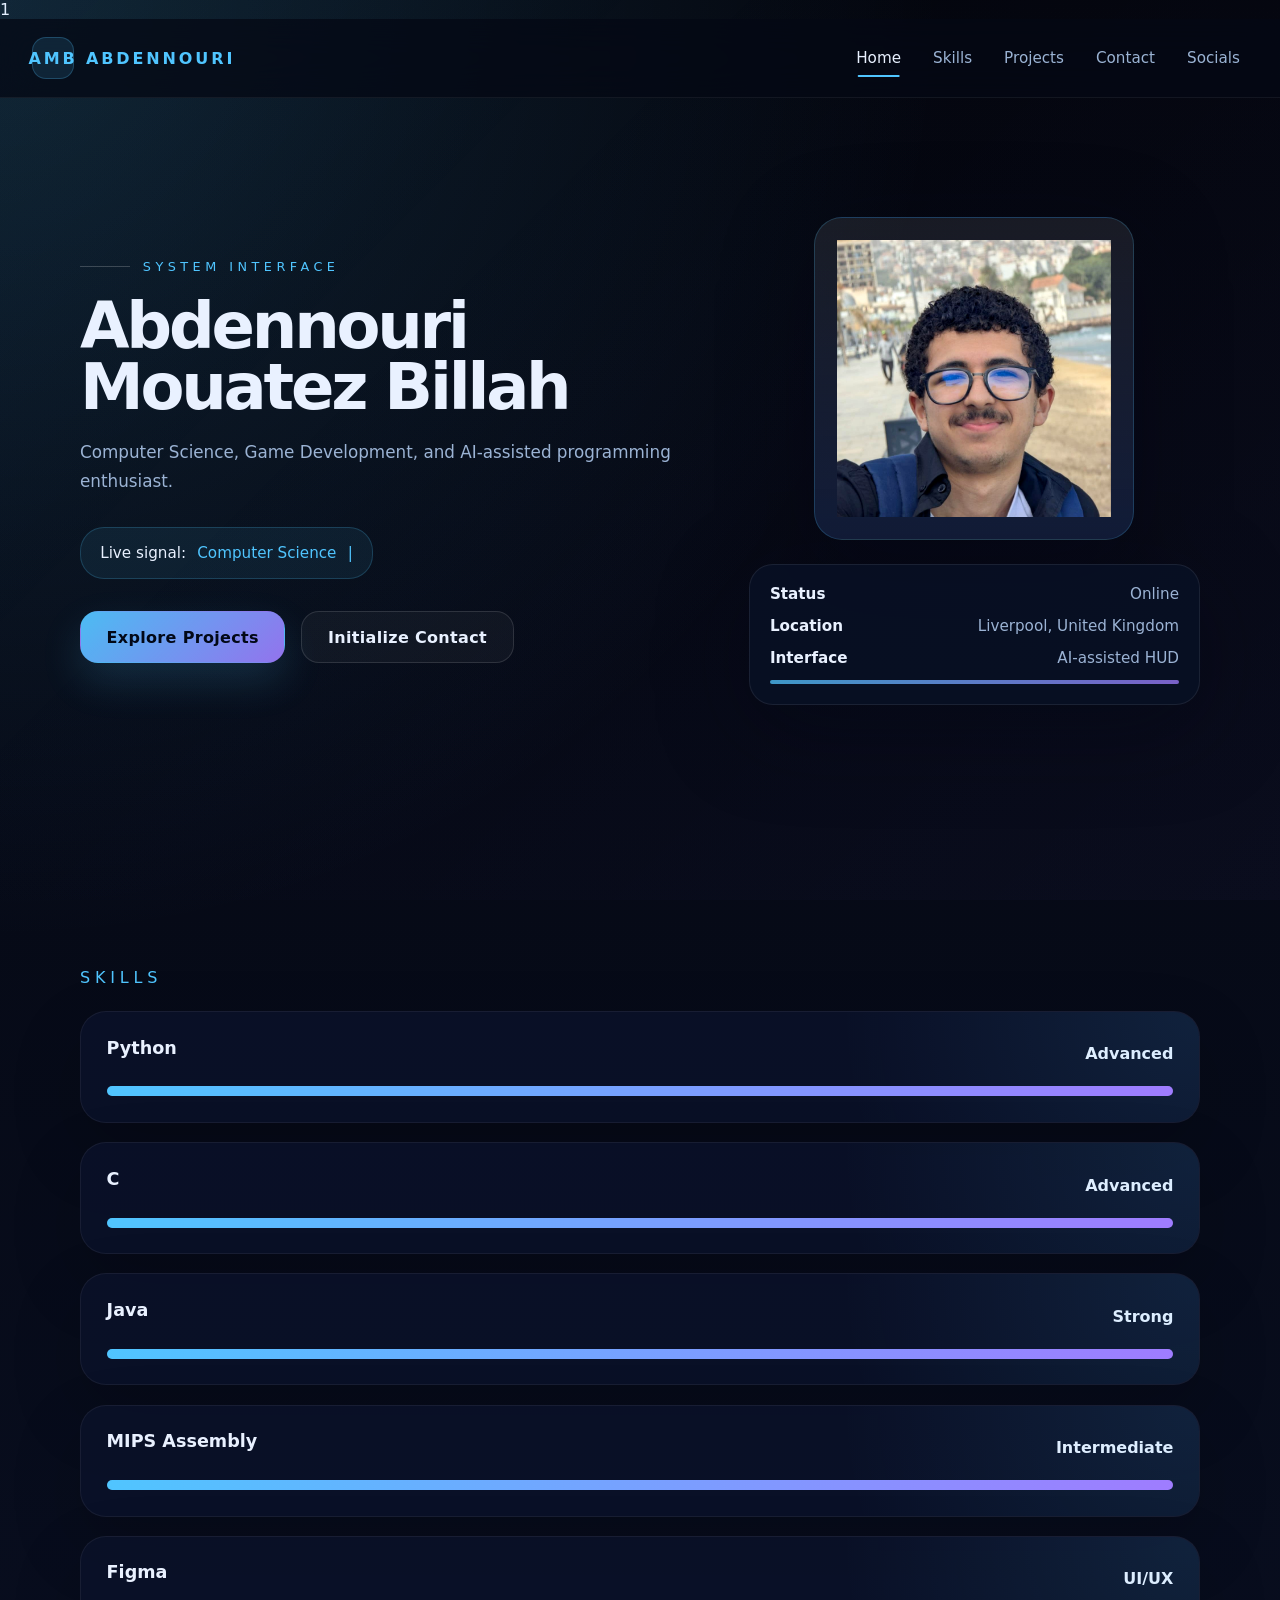
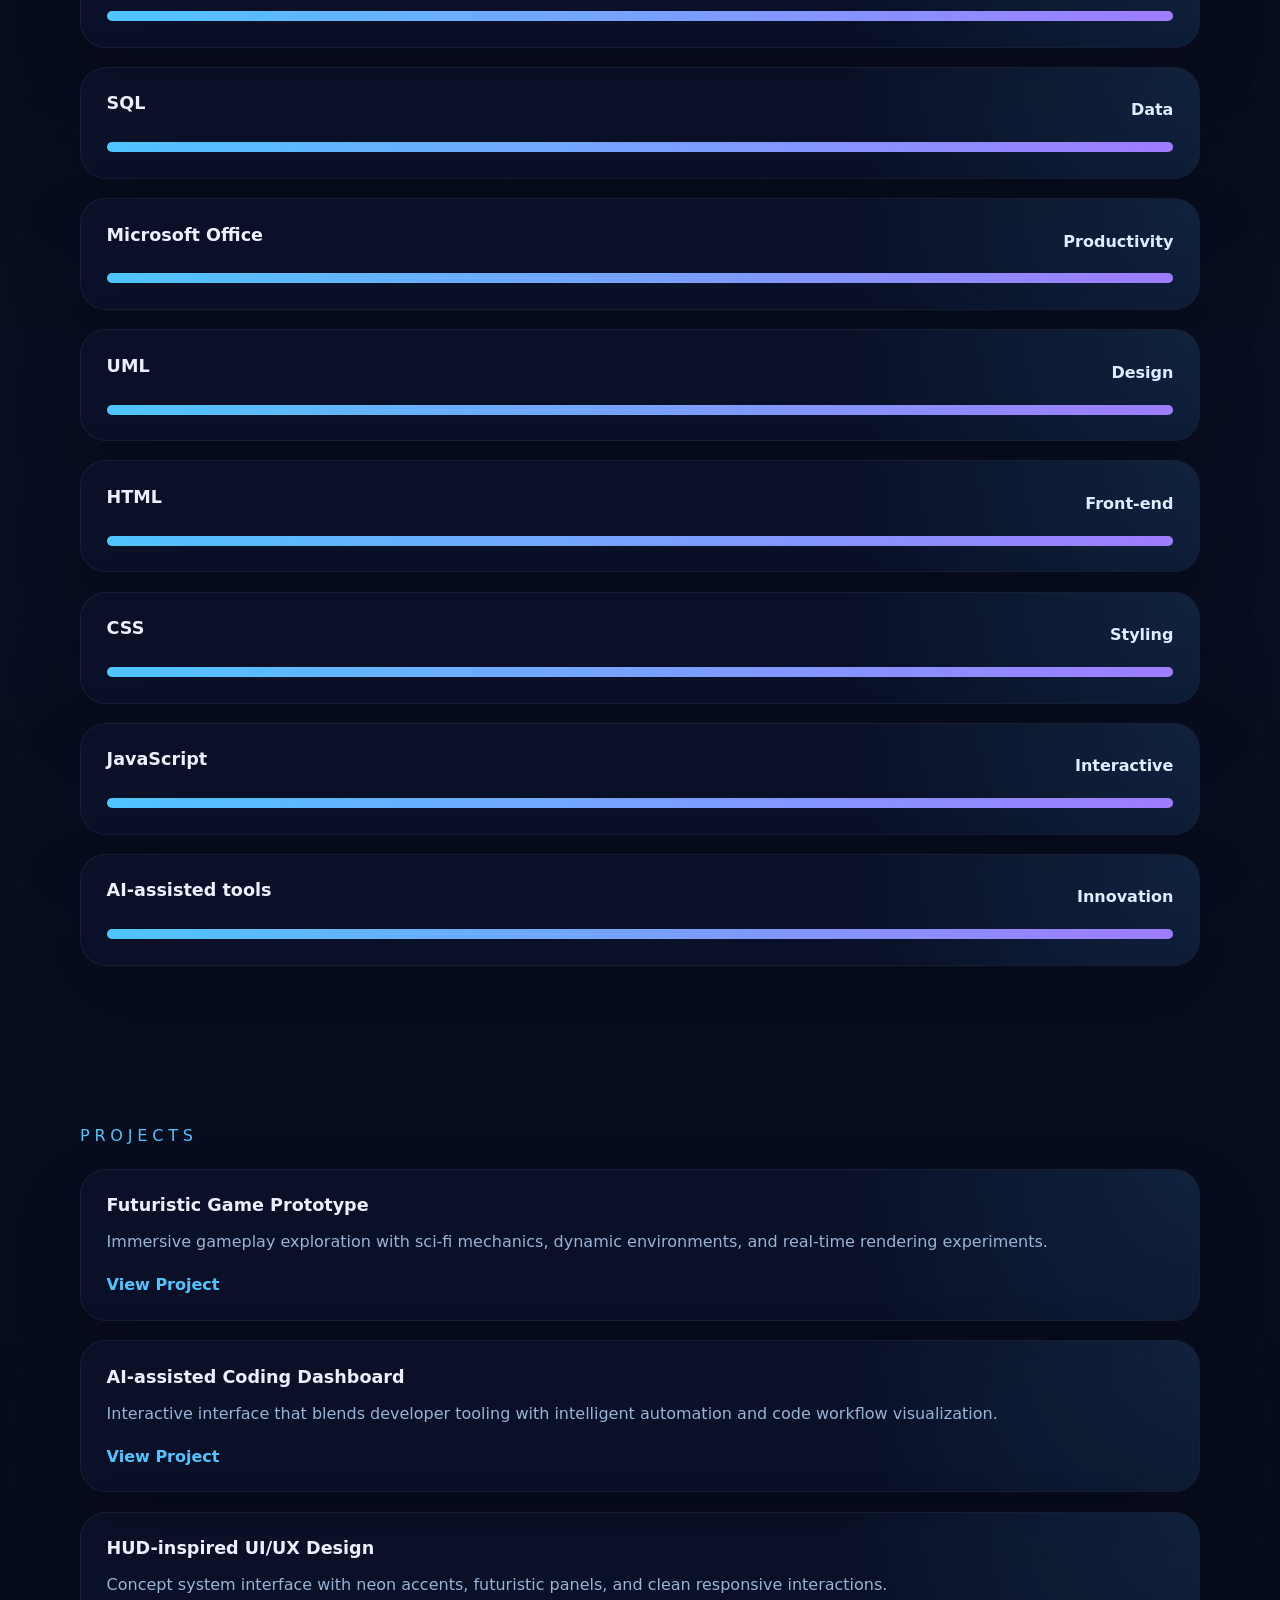
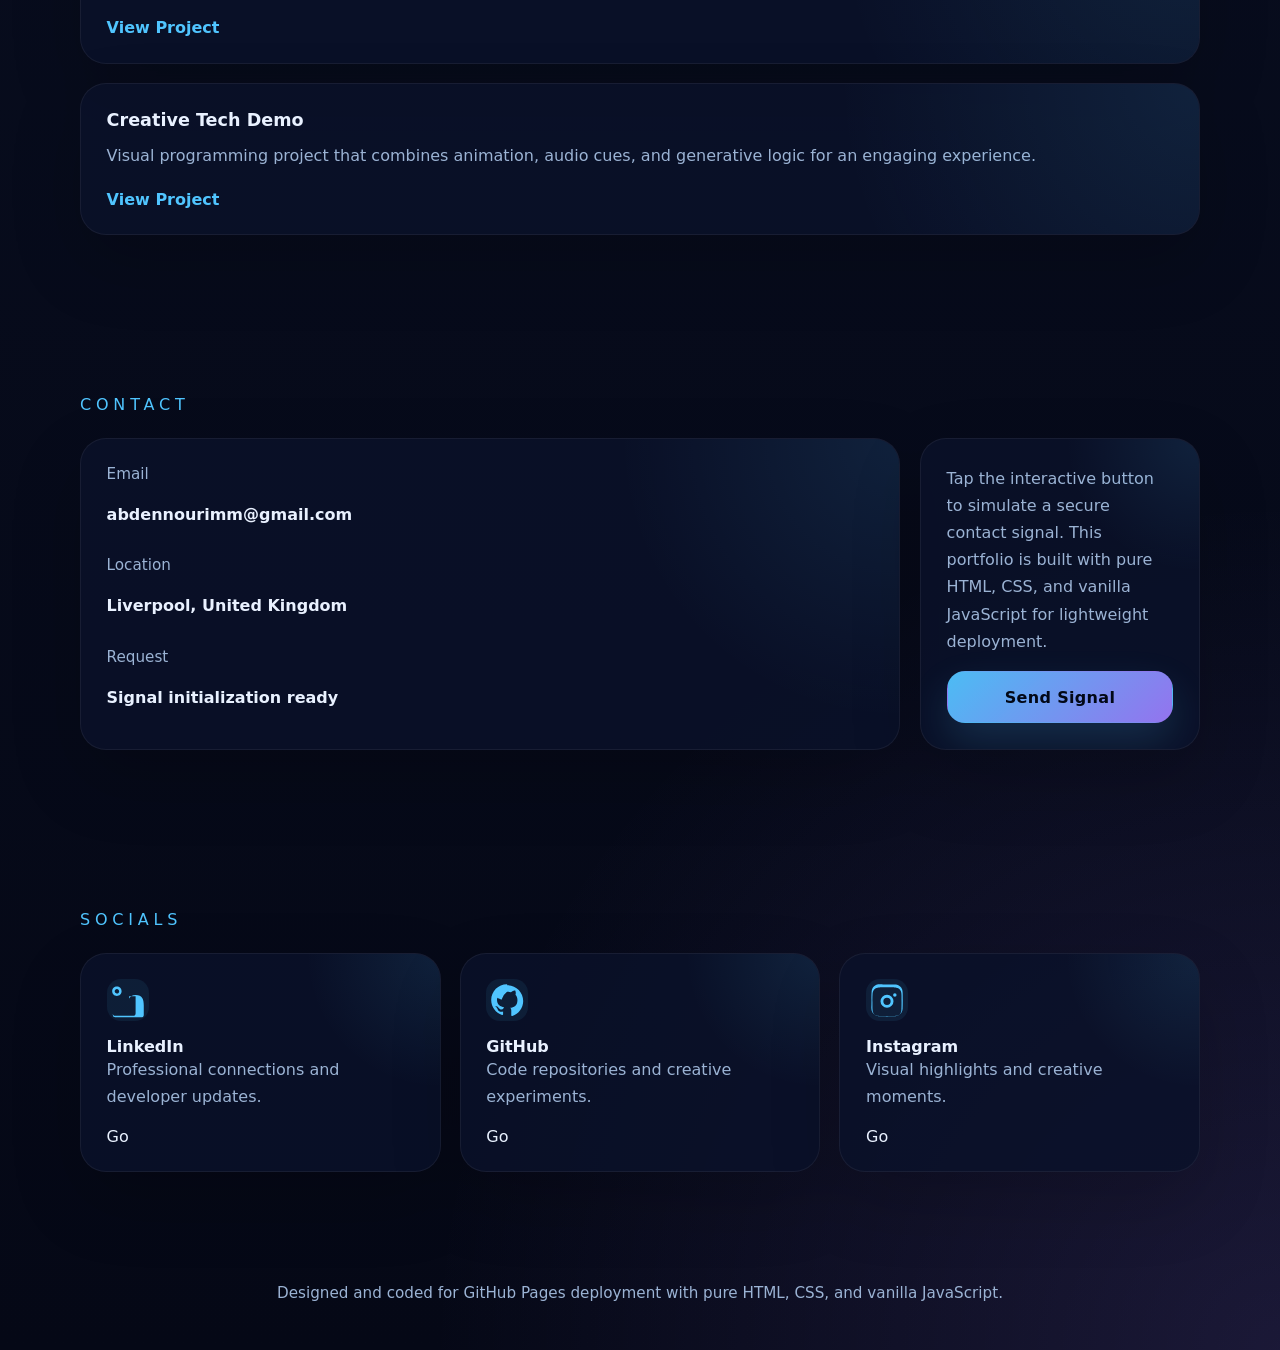
==== index.html @ a45b43f8 "website" ====
1 <!DOCTYPE html>
<html lang="en">
<head>
  <meta charset="UTF-8">
  <meta name="viewport" content="width=device-width, initial-scale=1.0">
  <meta name="description" content="Personal portfolio of Abdennouri Mouatez Billah - computer science, game development, and AI-assisted programming enthusiast.">
  <title>Abdennouri Mouatez Billah | Portfolio</title>
  <link rel="stylesheet" href="style.css">
</head>
<body>
  <div class="page-shell">
    <header class="topbar">
      <a class="brand" href="#home"><span>AMB</span> Abdennouri</a>
      <nav class="nav-links">
        <a href="#home" class="active">Home</a>
        <a href="#skills">Skills</a>
        <a href="#projects">Projects</a>
        <a href="#contact">Contact</a>
        <a href="#socials">Socials</a>
      </nav>
      <button class="nav-toggle" aria-label="Toggle navigation">☰</button>
    </header>

    <main>
      <section class="hero section reveal" id="home">
        <div class="hero-copy">
          <div class="eyebrow">System Interface</div>
          <h1 class="hero-title">Abdennouri Mouatez Billah</h1>
          <p class="hero-subtitle">Computer Science, Game Development, and AI-assisted programming enthusiast.</p>
          <div class="tagline">Live signal: <span id="typeEffect">Computer Science</span><span id="typingCursor">|</span></div>
          <div class="hero-actions">
            <a class="button" href="#projects">Explore Projects</a>
            <a class="button-alt contact-button" href="#contact">Initialize Contact</a>
          </div>
        </div>

        <div class="hero-panel">
          <div class="panel-card pfp-frame reveal">
            <img src="pfp.jpg" alt="Profile picture of Abdennouri Mouatez Billah">
          </div>
          <div class="panel-card status-card reveal">
            <div class="status-row"><strong>Status</strong><span>Online</span></div>
            <div class="status-row"><strong>Location</strong><span>Liverpool, United Kingdom</span></div>
            <div class="status-row"><strong>Interface</strong><span>AI-assisted HUD</span></div>
            <div class="glow-line"></div>
          </div>
        </div>
      </section>

      <section class="section reveal" id="skills">
        <div class="section-heading">Skills</div>
        <div class="skill-grid">
          <article class="skill-card">
            <div class="skill-title"><h3>Python</h3><span>Advanced</span></div>
            <div class="skill-level"><span class="skill-fill"></span></div>
          </article>
          <article class="skill-card">
            <div class="skill-title"><h3>C</h3><span>Advanced</span></div>
            <div class="skill-level"><span class="skill-fill"></span></div>
          </article>
          <article class="skill-card">
            <div class="skill-title"><h3>Java</h3><span>Strong</span></div>
            <div class="skill-level"><span class="skill-fill"></span></div>
          </article>
          <article class="skill-card">
            <div class="skill-title"><h3>MIPS Assembly</h3><span>Intermediate</span></div>
            <div class="skill-level"><span class="skill-fill"></span></div>
          </article>
          <article class="skill-card">
            <div class="skill-title"><h3>Figma</h3><span>UI/UX</span></div>
            <div class="skill-level"><span class="skill-fill"></span></div>
          </article>
          <article class="skill-card">
            <div class="skill-title"><h3>SQL</h3><span>Data</span></div>
            <div class="skill-level"><span class="skill-fill"></span></div>
          </article>
          <article class="skill-card">
            <div class="skill-title"><h3>Microsoft Office</h3><span>Productivity</span></div>
            <div class="skill-level"><span class="skill-fill"></span></div>
          </article>
          <article class="skill-card">
            <div class="skill-title"><h3>UML</h3><span>Design</span></div>
            <div class="skill-level"><span class="skill-fill"></span></div>
          </article>
          <article class="skill-card">
            <div class="skill-title"><h3>HTML</h3><span>Front-end</span></div>
            <div class="skill-level"><span class="skill-fill"></span></div>
          </article>
          <article class="skill-card">
            <div class="skill-title"><h3>CSS</h3><span>Styling</span></div>
            <div class="skill-level"><span class="skill-fill"></span></div>
          </article>
          <article class="skill-card">
            <div class="skill-title"><h3>JavaScript</h3><span>Interactive</span></div>
            <div class="skill-level"><span class="skill-fill"></span></div>
          </article>
          <article class="skill-card">
            <div class="skill-title"><h3>AI-assisted tools</h3><span>Innovation</span></div>
            <div class="skill-level"><span class="skill-fill"></span></div>
          </article>
        </div>
      </section>

      <section class="section reveal" id="projects">
        <div class="section-heading">Projects</div>
        <div class="project-grid">
          <article class="project-card">
            <h3>Futuristic Game Prototype</h3>
            <p>Immersive gameplay exploration with sci-fi mechanics, dynamic environments, and real-time rendering experiments.</p>
            <a class="project-action" href="#contact">View Project</a>
          </article>
          <article class="project-card">
            <h3>AI-assisted Coding Dashboard</h3>
            <p>Interactive interface that blends developer tooling with intelligent automation and code workflow visualization.</p>
            <a class="project-action" href="#contact">View Project</a>
          </article>
          <article class="project-card">
            <h3>HUD-inspired UI/UX Design</h3>
            <p>Concept system interface with neon accents, futuristic panels, and clean responsive interactions.</p>
            <a class="project-action" href="#contact">View Project</a>
          </article>
          <article class="project-card">
            <h3>Creative Tech Demo</h3>
            <p>Visual programming project that combines animation, audio cues, and generative logic for an engaging experience.</p>
            <a class="project-action" href="#contact">View Project</a>
          </article>
        </div>
      </section>

      <section class="section reveal" id="contact">
        <div class="section-heading">Contact</div>
        <div class="contact-grid">
          <div class="contact-card">
            <div class="contact-item"><span>Email</span><strong>abdennourimm@gmail.com</strong></div>
            <div class="contact-item"><span>Location</span><strong>Liverpool, United Kingdom</strong></div>
            <div class="contact-item"><span>Request</span><strong>Signal initialization ready</strong></div>
          </div>
          <div class="contact-card">
            <p>Tap the interactive button to simulate a secure contact signal. This portfolio is built with pure HTML, CSS, and vanilla JavaScript for lightweight deployment.</p>
            <button class="button" id="contactButton">Send Signal</button>
          </div>
        </div>
      </section>

      <section class="section reveal" id="socials">
        <div class="section-heading">Socials</div>
        <div class="social-grid">
          <article class="social-card">
            <div class="social-link"><svg viewBox="0 0 24 24" fill="currentColor" aria-hidden="true"><path d="M4.98 3.5C3.32 3.5 2 4.82 2 6.48s1.32 2.98 2.98 2.98 2.98-1.32 2.98-2.98S6.64 3.5 4.98 3.5zm.02 4.4c-.78 0-1.42-.64-1.42-1.42S4.22 4.98 5 4.98s1.42.64 1.42 1.42S5.78 7.9 5 7.9zM2.4 9.56v10.94c0 .83.67 1.5 1.5 1.5h11.4c.83 0 1.5-.67 1.5-1.5V9.56h-4.1v1.5h.02c.57-1.08 1.98-2.22 4.08-2.22 4.36 0 5.16 2.86 5.16 6.58v6.04c0 .83-.67 1.5-1.5 1.5H3.9a1.5 1.5 0 0 1-1.5-1.5V9.56h.0z"></path></svg></div>
            <div>
              <div class="social-name">LinkedIn</div>
              <p>Professional connections and developer updates.</p>
            </div>
            <a href="https://www.linkedin.com" target="_blank" rel="noreferrer" class="project-action">Go</a>
          </article>
          <article class="social-card">
            <div class="social-link"><svg viewBox="0 0 24 24" fill="currentColor" aria-hidden="true"><path d="M12 2.04c-5.52 0-9.98 4.46-9.98 9.98 0 4.41 2.86 8.14 6.84 9.46.5.09.68-.22.68-.48 0-.24-.01-.87-.01-1.71-2.78.6-3.37-1.34-3.37-1.34-.45-1.15-1.1-1.46-1.1-1.46-.9-.62.07-.61.07-.61 1 .07 1.53 1.04 1.53 1.04.89 1.52 2.34 1.08 2.91.83.09-.65.35-1.08.64-1.33-2.22-.25-4.55-1.11-4.55-4.96 0-1.1.39-2 .1-.61 0 0 .84-.27 2.75 1.03A9.55 9.55 0 0 1 12 6.8c.85.004 1.71.11 2.51.32 1.9-1.3 2.74-1.03 2.74-1.03.53 1.38.2 2.4.1 2.65.78.85 1.25 1.93 1.25 3.26 0 3.86-2.34 4.71-4.57 4.96.36.31.68.92.68 1.86 0 1.34-.01 2.42-.01 2.75 0 .26.18.58.69.48 3.98-1.32 6.84-5.05 6.84-9.46 0-5.52-4.46-9.98-9.98-9.98z"></path></svg></div>
            <div>
              <div class="social-name">GitHub</div>
              <p>Code repositories and creative experiments.</p>
            </div>
            <a href="https://github.com" target="_blank" rel="noreferrer" class="project-action">Go</a>
          </article>
          <article class="social-card">
            <div class="social-link"><svg viewBox="0 0 24 24" fill="currentColor" aria-hidden="true"><path d="M12 2.2c3.2 0 3.6 0 4.9.07 1.18.06 1.82.26 2.25.44.54.24.93.53 1.35.95.43.43.71.82.95 1.35.18.43.38 1.07.44 2.25.06 1.31.07 1.71.07 4.9s0 3.6-.07 4.9c-.06 1.18-.26 1.82-.44 2.25-.24.54-.53.93-.95 1.35-.43.43-.82.71-1.35.95-.43.18-1.07.38-2.25.44-1.31.06-1.71.07-4.9.07s-3.6 0-4.9-.07c-1.18-.06-1.82-.26-2.25-.44-.54-.24-.93-.53-1.35-.95-.43-.43-.71-.82-.95-1.35-.18-.43-.38-1.07-.44-2.25C2.2 15.6 2.2 15.2 2.2 12s0-3.6.07-4.9c.06-1.18.26-1.82.44-2.25.24-.54.53-.93.95-1.35.43-.43.82-.71 1.35-.95.43-.18 1.07-.38 2.25-.44C8.4 2.2 8.8 2.2 12 2.2zm0 1.8c-3.14 0-3.51 0-4.74.06-1.02.05-1.58.22-1.95.37-.5.2-.86.44-1.24.83-.39.38-.63.74-.83 1.24-.15.37-.33.93-.37 1.95-.06 1.23-.06 1.6-.06 4.74s0 3.51.06 4.74c.05 1.02.22 1.58.37 1.95.2.5.44.86.83 1.24.38.39.74.63 1.24.83.37.15.93.33 1.95.37 1.23.06 1.6.06 4.74.06s3.51 0 4.74-.06c1.02-.05 1.58-.22 1.95-.37.5-.2.86-.44 1.24-.83.39-.38.63-.74.83-1.24.15-.37.33-.93.37-1.95.06-1.23.06-1.6.06-4.74s0-3.51-.06-4.74c-.05-1.02-.22-1.58-.37-1.95-.2-.5-.44-.86-.83-1.24-.38-.39-.74-.63-1.24-.83-.37-.15-.93-.33-1.95-.37-1.23-.06-1.6-.06-4.74-.06zm0 4.7a4.1 4.1 0 1 1 0 8.2 4.1 4.1 0 0 1 0-8.2zm0 1.8a2.3 2.3 0 1 0 0 4.6 2.3 2.3 0 0 0 0-4.6zm4.95-2.8a1.1 1.1 0 1 1 0 2.2 1.1 1.1 0 0 1 0-2.2z"></path></svg></div>
            <div>
              <div class="social-name">Instagram</div>
              <p>Visual highlights and creative moments.</p>
            </div>
            <a href="https://www.instagram.com" target="_blank" rel="noreferrer" class="project-action">Go</a>
          </article>
        </div>
      </section>
    </main>
  </div>

  <footer>Designed and coded for GitHub Pages deployment with pure HTML, CSS, and vanilla JavaScript.</footer>
  <script src="script.js"></script>
</body>
</html>
---- style.css ----
:root {
  color-scheme: dark;
  --bg: #050814;
  --bg-soft: rgba(8, 17, 38, 0.92);
  --surface: rgba(13, 24, 56, 0.78);
  --surface-strong: rgba(22, 40, 82, 0.94);
  --border: rgba(84, 156, 255, 0.22);
  --text: #e9f1ff;
  --muted: #9bb3d4;
  --accent: #50c5ff;
  --accent-2: #9f7cff;
  --glow: rgba(80, 197, 255, 0.18);
  --shadow: 0 24px 90px rgba(2, 6, 20, 0.35);
  --radius: 26px;
}

* {
  box-sizing: border-box;
}

html {
  scroll-behavior: smooth;
}

body {
  margin: 0;
  min-height: 100vh;
  font-family: Inter, system-ui, -apple-system, BlinkMacSystemFont, "Segoe UI", sans-serif;
  background: radial-gradient(circle at top left, rgba(80, 197, 255, 0.14), transparent 20%),
    radial-gradient(circle at bottom right, rgba(159, 124, 255, 0.14), transparent 18%),
    linear-gradient(180deg, #04060e 0%, #090f22 45%, #050816 100%);
  color: var(--text);
}

body::before {
  content: "";
  position: fixed;
  inset: 0;
  background: linear-gradient(135deg, rgba(80, 197, 255, 0.04), transparent 30%, rgba(159, 124, 255, 0.03));
  pointer-events: none;
}

img {
  max-width: 100%;
  display: block;
}

a {
  color: inherit;
  text-decoration: none;
}

button {
  font: inherit;
}

.page-shell {
  position: relative;
  z-index: 1;
}

.topbar {
  position: sticky;
  top: 0;
  z-index: 20;
  display: flex;
  align-items: center;
  justify-content: space-between;
  gap: 1rem;
  padding: 18px clamp(1rem, 3vw, 2rem);
  backdrop-filter: blur(18px);
  background: rgba(4, 8, 20, 0.75);
  border-bottom: 1px solid rgba(255, 255, 255, 0.06);
}

.brand {
  display: inline-flex;
  align-items: center;
  gap: 0.75rem;
  letter-spacing: 0.18em;
  text-transform: uppercase;
  font-weight: 700;
  color: var(--accent);
}

.brand span {
  display: inline-flex;
  width: 42px;
  height: 42px;
  align-items: center;
  justify-content: center;
  border-radius: 14px;
  background: rgba(80, 197, 255, 0.12);
  border: 1px solid rgba(80, 197, 255, 0.24);
}

.nav-links {
  display: flex;
  align-items: center;
  gap: 1rem;
}

.nav-links a {
  position: relative;
  padding: 0.65rem 0.5rem;
  font-size: 0.95rem;
  color: var(--muted);
  transition: color 0.3s ease;
}

.nav-links a::after {
  content: "";
  position: absolute;
  left: 50%;
  bottom: 0;
  width: 0;
  height: 2px;
  background: var(--accent);
  border-radius: 999px;
  transform: translateX(-50%);
  transition: width 0.3s ease;
}

.nav-links a:hover,
.nav-links a.active {
  color: var(--text);
}

.nav-links a:hover::after,
.nav-links a.active::after {
  width: 70%;
}

.nav-toggle {
  display: none;
  width: 44px;
  height: 44px;
  border: 1px solid rgba(255, 255, 255, 0.12);
  background: rgba(13, 24, 56, 0.75);
  border-radius: 16px;
  color: var(--accent);
  cursor: pointer;
}

.section {
  max-width: 1200px;
  margin: 0 auto;
  padding: 5rem clamp(1.5rem, 4vw, 2.5rem);
}

.section-heading {
  margin-bottom: 1.5rem;
  display: inline-flex;
  align-items: center;
  gap: 0.9rem;
  font-size: clamp(1rem, 1.1vw, 1.05rem);
  letter-spacing: 0.3em;
  text-transform: uppercase;
  color: var(--accent);
}

.hero {
  display: grid;
  grid-template-columns: 1.2fr 0.85fr;
  align-items: center;
  gap: 2rem;
  min-height: calc(100vh - 110px);
  padding-top: 1rem;
}

.hero-copy {
  max-width: 670px;
}

.eyebrow {
  display: inline-flex;
  align-items: center;
  gap: 0.8rem;
  text-transform: uppercase;
  letter-spacing: 0.35em;
  font-size: 0.8rem;
  color: var(--accent);
  margin-bottom: 1.4rem;
}

.eyebrow::before {
  content: "";
  width: 50px;
  height: 1px;
  background: rgba(255, 255, 255, 0.2);
}

.hero-title {
  font-size: clamp(3rem, 5vw, 5.5rem);
  line-height: 0.95;
  margin: 0;
  letter-spacing: -0.05em;
}

.hero-subtitle {
  margin: 1.3rem 0 2rem;
  max-width: 620px;
  line-height: 1.7;
  color: var(--muted);
  font-size: 1.05rem;
}

.tagline {
  display: inline-flex;
  align-items: center;
  gap: 0.7rem;
  padding: 1rem 1.2rem;
  border-radius: 24px;
  background: rgba(80, 197, 255, 0.08);
  border: 1px solid rgba(80, 197, 255, 0.2);
  color: var(--text);
  width: fit-content;
  font-size: 0.95rem;
}

.tagline span {
  color: var(--accent);
}

.hero-actions {
  display: flex;
  flex-wrap: wrap;
  gap: 1rem;
  margin-top: 2rem;
}

.button,
.button-alt {
  display: inline-flex;
  align-items: center;
  justify-content: center;
  min-height: 52px;
  padding: 0 1.6rem;
  border-radius: 18px;
  font-weight: 600;
  letter-spacing: 0.02em;
  cursor: pointer;
  border: 1px solid transparent;
  transition: transform 0.25s ease, background 0.3s ease, border-color 0.3s ease, box-shadow 0.3s ease;
}

.button {
  background: linear-gradient(135deg, rgba(80, 197, 255, 0.95), rgba(159, 124, 255, 0.92));
  color: #020817;
  box-shadow: 0 18px 40px rgba(80, 197, 255, 0.16);
}

.button-alt {
  color: var(--text);
  background: rgba(255, 255, 255, 0.04);
  border-color: rgba(255, 255, 255, 0.12);
}

.button:hover,
.button-alt:hover {
  transform: translateY(-2px);
}

.hero-panel {
  display: grid;
  gap: 1.5rem;
}

.panel-card {
  position: relative;
  overflow: hidden;
  padding: 22px;
  border-radius: var(--radius);
  background: rgba(10, 18, 42, 0.82);
  border: 1px solid rgba(255, 255, 255, 0.06);
  box-shadow: var(--shadow);
}

.pfp-frame {
  position: relative;
  width: min(100%, 320px);
  margin: 0 auto;
  border-radius: 28px;
  overflow: hidden;
  border: 1px solid rgba(80, 197, 255, 0.2);
  background: linear-gradient(180deg, rgba(255,255,255,0.08), rgba(19,30,59,0.95));
}

.pfp-frame img {
  width: 100%;
  height: auto;
  display: block;
  filter: saturate(1.1) contrast(1.05);
}

.status-card {
  display: grid;
  gap: 0.85rem;
  background: rgba(8, 16, 36, 0.9);
  border: 1px solid rgba(255, 255, 255, 0.08);
  border-radius: 24px;
  padding: 1.25rem;
}

.status-row {
  display: flex;
  justify-content: space-between;
  align-items: center;
  gap: 0.75rem;
  color: var(--muted);
  font-size: 0.95rem;
}

.status-row strong {
  color: var(--text);
}

.glow-line {
  height: 4px;
  width: 100%;
  border-radius: 999px;
  background: linear-gradient(90deg, rgba(80,197,255,0.75), rgba(159,124,255,0.75));
}

.skill-grid,
.project-grid,
.social-grid {
  display: grid;
  gap: 1.2rem;
}

.skill-card,
.project-card,
.social-card,
.contact-card {
  position: relative;
  overflow: hidden;
  padding: 1.6rem;
  border-radius: 26px;
  background: rgba(10, 18, 42, 0.82);
  border: 1px solid rgba(255, 255, 255, 0.06);
  box-shadow: 0 28px 70px rgba(0, 0, 0, 0.18);
  transition: transform 0.35s ease, border-color 0.35s ease, box-shadow 0.35s ease;
}

.skill-card:hover,
.project-card:hover,
.social-card:hover,
.contact-card:hover {
  transform: translateY(-4px);
  border-color: rgba(80, 197, 255, 0.28);
  box-shadow: 0 40px 90px rgba(80, 197, 255, 0.12);
}

.skill-card::before,
.project-card::before,
.social-card::before,
.contact-card::before {
  content: "";
  position: absolute;
  inset: 0;
  pointer-events: none;
  background: radial-gradient(circle at top right, rgba(80, 197, 255, 0.1), transparent 32%);
}

.skill-card {
  display: flex;
  flex-direction: column;
  gap: 1rem;
}

.skill-title {
  display: inline-flex;
  align-items: center;
  justify-content: space-between;
  font-weight: 700;
}

.skill-level {
  width: 100%;
  height: 10px;
  background: rgba(255, 255, 255, 0.08);
  border-radius: 999px;
  overflow: hidden;
}

.skill-fill {
  display: block;
  height: 100%;
  width: 100%;
  background: linear-gradient(90deg, #50c5ff, #9f7cff);
  transform: scaleX(0);
  transform-origin: left;
  animation: fillSkill 1.2s ease forwards;
}

@keyframes fillSkill {
  from { transform: scaleX(0); }
  to { transform: scaleX(1); }
}

.project-card h3,
.skill-card h3,
.social-card h3 {
  margin: 0 0 0.8rem;
  font-size: 1.1rem;
}

.project-card p,
.social-card p,
.contact-card p {
  margin: 0;
  line-height: 1.7;
  color: var(--muted);
}

.project-card .project-action {
  margin-top: 1.25rem;
  display: inline-flex;
  align-items: center;
  gap: 0.55rem;
  color: var(--accent);
  font-weight: 600;
}

.project-card .project-action svg {
  width: 16px;
  height: 16px;
}

.contact-grid {
  display: grid;
  gap: 1.25rem;
  grid-template-columns: minmax(280px, 1fr) minmax(280px, 260px);
}

.contact-card {
  display: grid;
  gap: 1rem;
}

.contact-item {
  display: grid;
  gap: 0.35rem;
}

.contact-item span {
  color: var(--muted);
  font-size: 0.95rem;
}

.contact-item strong {
  color: var(--text);
  font-size: 1rem;
}

.contact-button {
  width: fit-content;
}

.social-grid {
  grid-template-columns: repeat(3, minmax(160px, 1fr));
}

.social-card {
  display: flex;
  flex-direction: column;
  justify-content: flex-start;
  gap: 1rem;
  min-height: 170px;
}

.social-card svg {
  width: 38px;
  height: 38px;
  color: var(--accent);
}

.social-link {
  display: inline-flex;
  align-items: center;
  justify-content: center;
  width: 42px;
  height: 42px;
  border-radius: 14px;
  background: rgba(80, 197, 255, 0.08);
  transition: transform 0.25s ease, box-shadow 0.25s ease;
}

.social-card:hover .social-link {
  transform: translateY(-2px);
  box-shadow: 0 18px 50px rgba(80, 197, 255, 0.18);
}

.social-card .social-name {
  font-weight: 700;
}

.pulse-notification {
  position: fixed;
  bottom: 28px;
  left: 50%;
  transform: translateX(-50%) translateY(20px);
  padding: 1rem 1.4rem;
  border-radius: 18px;
  background: rgba(7, 15, 31, 0.96);
  color: #e9f1ff;
  box-shadow: 0 20px 60px rgba(80, 197, 255, 0.2);
  opacity: 0;
  pointer-events: none;
  transition: opacity 0.25s ease, transform 0.25s ease;
  z-index: 50;
}

.pulse-notification.visible {
  opacity: 1;
  transform: translateX(-50%) translateY(0);
}

.blink {
  opacity: 0;
}

.reveal {
  opacity: 0;
  transform: translateY(28px);
  transition: opacity 0.75s ease, transform 0.75s ease;
}

.reveal-visible {
  opacity: 1;
  transform: translateY(0);
}

footer {
  text-align: center;
  padding: 2rem 1.5rem 3rem;
  color: var(--muted);
  font-size: 0.95rem;
}

@media (max-width: 900px) {
  .hero {
    grid-template-columns: 1fr;
  }

  .hero-panel {
    order: -1;
  }
}

@media (max-width: 760px) {
  .topbar {
    flex-wrap: wrap;
    justify-content: space-between;
  }

  .nav-toggle {
    display: inline-flex;
  }

  .nav-links {
    position: absolute;
    inset: auto 1.25rem 0;
    top: 80px;
    right: 1.25rem;
    width: min(220px, calc(100% - 2.5rem));
    flex-direction: column;
    padding: 1rem;
    background: rgba(6, 15, 34, 0.95);
    border: 1px solid rgba(255, 255, 255, 0.08);
    border-radius: 24px;
    opacity: 0;
    visibility: hidden;
    transform: translateY(-12px);
    transition: opacity 0.25s ease, transform 0.25s ease, visibility 0.25s ease;
  }

  .nav-links.active {
    opacity: 1;
    visibility: visible;
    transform: translateY(0);
  }

  .nav-links a {
    padding: 0.85rem 1rem;
    border-radius: 16px;
  }

  .hero {
    padding-top: 1rem;
  }

  .section {
    padding-top: 3rem;
    padding-bottom: 3rem;
  }

  .project-grid,
  .skill-grid,
  .social-grid {
    grid-template-columns: 1fr;
  }

  .contact-grid {
    grid-template-columns: 1fr;
  }
}

@media (max-width: 520px) {
  .hero-title {
    font-size: clamp(2.7rem, 12vw, 3.6rem);
  }

  .eyebrow {
    font-size: 0.78rem;
  }

  .button,
  .button-alt {
    width: 100%;
    justify-content: center;
  }

  .topbar {
    padding: 1rem 1rem 0.7rem;
  }
}
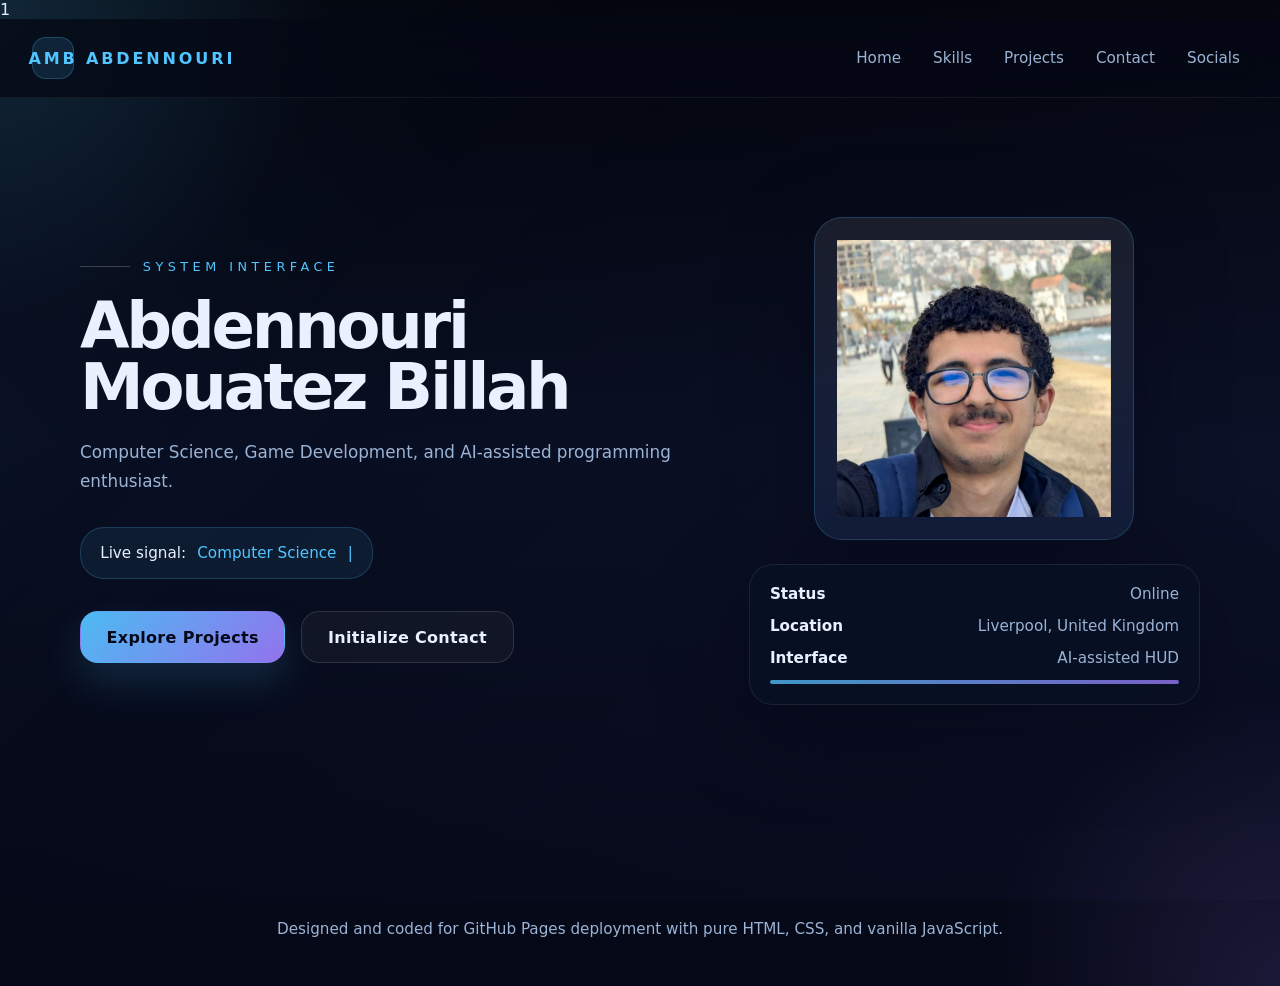
==== commit 2da74086: "split pages" ====
--- a/index.html
+++ b/index.html
@@ -10,13 +10,13 @@
 <body>
   <div class="page-shell">
     <header class="topbar">
-      <a class="brand" href="#home"><span>AMB</span> Abdennouri</a>
+      <a class="brand" href="index.html"><span>AMB</span> Abdennouri</a>
       <nav class="nav-links">
-        <a href="#home" class="active">Home</a>
-        <a href="#skills">Skills</a>
-        <a href="#projects">Projects</a>
-        <a href="#contact">Contact</a>
-        <a href="#socials">Socials</a>
+        <a href="index.html" class="active">Home</a>
+        <a href="skills.html">Skills</a>
+        <a href="projects.html">Projects</a>
+        <a href="contact.html">Contact</a>
+        <a href="socials.html">Socials</a>
       </nav>
       <button class="nav-toggle" aria-label="Toggle navigation">☰</button>
     </header>
@@ -29,8 +29,8 @@
           <p class="hero-subtitle">Computer Science, Game Development, and AI-assisted programming enthusiast.</p>
           <div class="tagline">Live signal: <span id="typeEffect">Computer Science</span><span id="typingCursor">|</span></div>
           <div class="hero-actions">
-            <a class="button" href="#projects">Explore Projects</a>
-            <a class="button-alt contact-button" href="#contact">Initialize Contact</a>
+            <a class="button" href="projects.html">Explore Projects</a>
+            <a class="button-alt contact-button" href="contact.html">Initialize Contact</a>
           </div>
         </div>
 
@@ -46,131 +46,6 @@
           </div>
         </div>
       </section>
-
-      <section class="section reveal" id="skills">
-        <div class="section-heading">Skills</div>
-        <div class="skill-grid">
-          <article class="skill-card">
-            <div class="skill-title"><h3>Python</h3><span>Advanced</span></div>
-            <div class="skill-level"><span class="skill-fill"></span></div>
-          </article>
-          <article class="skill-card">
-            <div class="skill-title"><h3>C</h3><span>Advanced</span></div>
-            <div class="skill-level"><span class="skill-fill"></span></div>
-          </article>
-          <article class="skill-card">
-            <div class="skill-title"><h3>Java</h3><span>Strong</span></div>
-            <div class="skill-level"><span class="skill-fill"></span></div>
-          </article>
-          <article class="skill-card">
-            <div class="skill-title"><h3>MIPS Assembly</h3><span>Intermediate</span></div>
-            <div class="skill-level"><span class="skill-fill"></span></div>
-          </article>
-          <article class="skill-card">
-            <div class="skill-title"><h3>Figma</h3><span>UI/UX</span></div>
-            <div class="skill-level"><span class="skill-fill"></span></div>
-          </article>
-          <article class="skill-card">
-            <div class="skill-title"><h3>SQL</h3><span>Data</span></div>
-            <div class="skill-level"><span class="skill-fill"></span></div>
-          </article>
-          <article class="skill-card">
-            <div class="skill-title"><h3>Microsoft Office</h3><span>Productivity</span></div>
-            <div class="skill-level"><span class="skill-fill"></span></div>
-          </article>
-          <article class="skill-card">
-            <div class="skill-title"><h3>UML</h3><span>Design</span></div>
-            <div class="skill-level"><span class="skill-fill"></span></div>
-          </article>
-          <article class="skill-card">
-            <div class="skill-title"><h3>HTML</h3><span>Front-end</span></div>
-            <div class="skill-level"><span class="skill-fill"></span></div>
-          </article>
-          <article class="skill-card">
-            <div class="skill-title"><h3>CSS</h3><span>Styling</span></div>
-            <div class="skill-level"><span class="skill-fill"></span></div>
-          </article>
-          <article class="skill-card">
-            <div class="skill-title"><h3>JavaScript</h3><span>Interactive</span></div>
-            <div class="skill-level"><span class="skill-fill"></span></div>
-          </article>
-          <article class="skill-card">
-            <div class="skill-title"><h3>AI-assisted tools</h3><span>Innovation</span></div>
-            <div class="skill-level"><span class="skill-fill"></span></div>
-          </article>
-        </div>
-      </section>
-
-      <section class="section reveal" id="projects">
-        <div class="section-heading">Projects</div>
-        <div class="project-grid">
-          <article class="project-card">
-            <h3>Futuristic Game Prototype</h3>
-            <p>Immersive gameplay exploration with sci-fi mechanics, dynamic environments, and real-time rendering experiments.</p>
-            <a class="project-action" href="#contact">View Project</a>
-          </article>
-          <article class="project-card">
-            <h3>AI-assisted Coding Dashboard</h3>
-            <p>Interactive interface that blends developer tooling with intelligent automation and code workflow visualization.</p>
-            <a class="project-action" href="#contact">View Project</a>
-          </article>
-          <article class="project-card">
-            <h3>HUD-inspired UI/UX Design</h3>
-            <p>Concept system interface with neon accents, futuristic panels, and clean responsive interactions.</p>
-            <a class="project-action" href="#contact">View Project</a>
-          </article>
-          <article class="project-card">
-            <h3>Creative Tech Demo</h3>
-            <p>Visual programming project that combines animation, audio cues, and generative logic for an engaging experience.</p>
-            <a class="project-action" href="#contact">View Project</a>
-          </article>
-        </div>
-      </section>
-
-      <section class="section reveal" id="contact">
-        <div class="section-heading">Contact</div>
-        <div class="contact-grid">
-          <div class="contact-card">
-            <div class="contact-item"><span>Email</span><strong>abdennourimm@gmail.com</strong></div>
-            <div class="contact-item"><span>Location</span><strong>Liverpool, United Kingdom</strong></div>
-            <div class="contact-item"><span>Request</span><strong>Signal initialization ready</strong></div>
-          </div>
-          <div class="contact-card">
-            <p>Tap the interactive button to simulate a secure contact signal. This portfolio is built with pure HTML, CSS, and vanilla JavaScript for lightweight deployment.</p>
-            <button class="button" id="contactButton">Send Signal</button>
-          </div>
-        </div>
-      </section>
-
-      <section class="section reveal" id="socials">
-        <div class="section-heading">Socials</div>
-        <div class="social-grid">
-          <article class="social-card">
-            <div class="social-link"><svg viewBox="0 0 24 24" fill="currentColor" aria-hidden="true"><path d="M4.98 3.5C3.32 3.5 2 4.82 2 6.48s1.32 2.98 2.98 2.98 2.98-1.32 2.98-2.98S6.64 3.5 4.98 3.5zm.02 4.4c-.78 0-1.42-.64-1.42-1.42S4.22 4.98 5 4.98s1.42.64 1.42 1.42S5.78 7.9 5 7.9zM2.4 9.56v10.94c0 .83.67 1.5 1.5 1.5h11.4c.83 0 1.5-.67 1.5-1.5V9.56h-4.1v1.5h.02c.57-1.08 1.98-2.22 4.08-2.22 4.36 0 5.16 2.86 5.16 6.58v6.04c0 .83-.67 1.5-1.5 1.5H3.9a1.5 1.5 0 0 1-1.5-1.5V9.56h.0z"></path></svg></div>
-            <div>
-              <div class="social-name">LinkedIn</div>
-              <p>Professional connections and developer updates.</p>
-            </div>
-            <a href="https://www.linkedin.com" target="_blank" rel="noreferrer" class="project-action">Go</a>
-          </article>
-          <article class="social-card">
-            <div class="social-link"><svg viewBox="0 0 24 24" fill="currentColor" aria-hidden="true"><path d="M12 2.04c-5.52 0-9.98 4.46-9.98 9.98 0 4.41 2.86 8.14 6.84 9.46.5.09.68-.22.68-.48 0-.24-.01-.87-.01-1.71-2.78.6-3.37-1.34-3.37-1.34-.45-1.15-1.1-1.46-1.1-1.46-.9-.62.07-.61.07-.61 1 .07 1.53 1.04 1.53 1.04.89 1.52 2.34 1.08 2.91.83.09-.65.35-1.08.64-1.33-2.22-.25-4.55-1.11-4.55-4.96 0-1.1.39-2 .1-.61 0 0 .84-.27 2.75 1.03A9.55 9.55 0 0 1 12 6.8c.85.004 1.71.11 2.51.32 1.9-1.3 2.74-1.03 2.74-1.03.53 1.38.2 2.4.1 2.65.78.85 1.25 1.93 1.25 3.26 0 3.86-2.34 4.71-4.57 4.96.36.31.68.92.68 1.86 0 1.34-.01 2.42-.01 2.75 0 .26.18.58.69.48 3.98-1.32 6.84-5.05 6.84-9.46 0-5.52-4.46-9.98-9.98-9.98z"></path></svg></div>
-            <div>
-              <div class="social-name">GitHub</div>
-              <p>Code repositories and creative experiments.</p>
-            </div>
-            <a href="https://github.com" target="_blank" rel="noreferrer" class="project-action">Go</a>
-          </article>
-          <article class="social-card">
-            <div class="social-link"><svg viewBox="0 0 24 24" fill="currentColor" aria-hidden="true"><path d="M12 2.2c3.2 0 3.6 0 4.9.07 1.18.06 1.82.26 2.25.44.54.24.93.53 1.35.95.43.43.71.82.95 1.35.18.43.38 1.07.44 2.25.06 1.31.07 1.71.07 4.9s0 3.6-.07 4.9c-.06 1.18-.26 1.82-.44 2.25-.24.54-.53.93-.95 1.35-.43.43-.82.71-1.35.95-.43.18-1.07.38-2.25.44-1.31.06-1.71.07-4.9.07s-3.6 0-4.9-.07c-1.18-.06-1.82-.26-2.25-.44-.54-.24-.93-.53-1.35-.95-.43-.43-.71-.82-.95-1.35-.18-.43-.38-1.07-.44-2.25C2.2 15.6 2.2 15.2 2.2 12s0-3.6.07-4.9c.06-1.18.26-1.82.44-2.25.24-.54.53-.93.95-1.35.43-.43.82-.71 1.35-.95.43-.18 1.07-.38 2.25-.44C8.4 2.2 8.8 2.2 12 2.2zm0 1.8c-3.14 0-3.51 0-4.74.06-1.02.05-1.58.22-1.95.37-.5.2-.86.44-1.24.83-.39.38-.63.74-.83 1.24-.15.37-.33.93-.37 1.95-.06 1.23-.06 1.6-.06 4.74s0 3.51.06 4.74c.05 1.02.22 1.58.37 1.95.2.5.44.86.83 1.24.38.39.74.63 1.24.83.37.15.93.33 1.95.37 1.23.06 1.6.06 4.74.06s3.51 0 4.74-.06c1.02-.05 1.58-.22 1.95-.37.5-.2.86-.44 1.24-.83.39-.38.63-.74.83-1.24.15-.37.33-.93.37-1.95.06-1.23.06-1.6.06-4.74s0-3.51-.06-4.74c-.05-1.02-.22-1.58-.37-1.95-.2-.5-.44-.86-.83-1.24-.38-.39-.74-.63-1.24-.83-.37-.15-.93-.33-1.95-.37-1.23-.06-1.6-.06-4.74-.06zm0 4.7a4.1 4.1 0 1 1 0 8.2 4.1 4.1 0 0 1 0-8.2zm0 1.8a2.3 2.3 0 1 0 0 4.6 2.3 2.3 0 0 0 0-4.6zm4.95-2.8a1.1 1.1 0 1 1 0 2.2 1.1 1.1 0 0 1 0-2.2z"></path></svg></div>
-            <div>
-              <div class="social-name">Instagram</div>
-              <p>Visual highlights and creative moments.</p>
-            </div>
-            <a href="https://www.instagram.com" target="_blank" rel="noreferrer" class="project-action">Go</a>
-          </article>
-        </div>
-      </section>
     </main>
   </div>
 
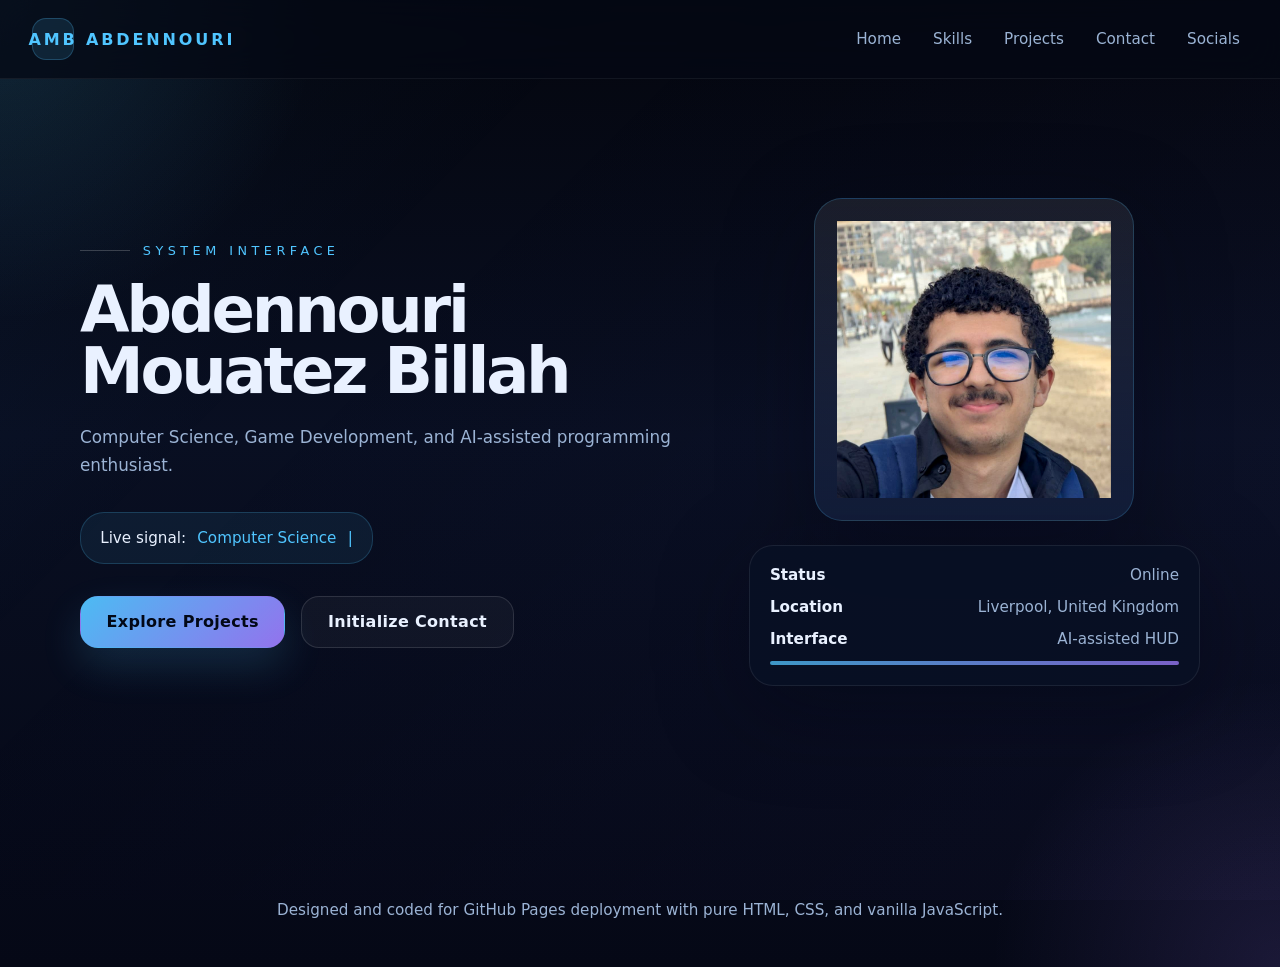
==== commit 7e399e60: "error fix" ====
--- a/index.html
+++ b/index.html
@@ -1,4 +1,4 @@
-1 <!DOCTYPE html>
+<!DOCTYPE html>
 <html lang="en">
 <head>
   <meta charset="UTF-8">
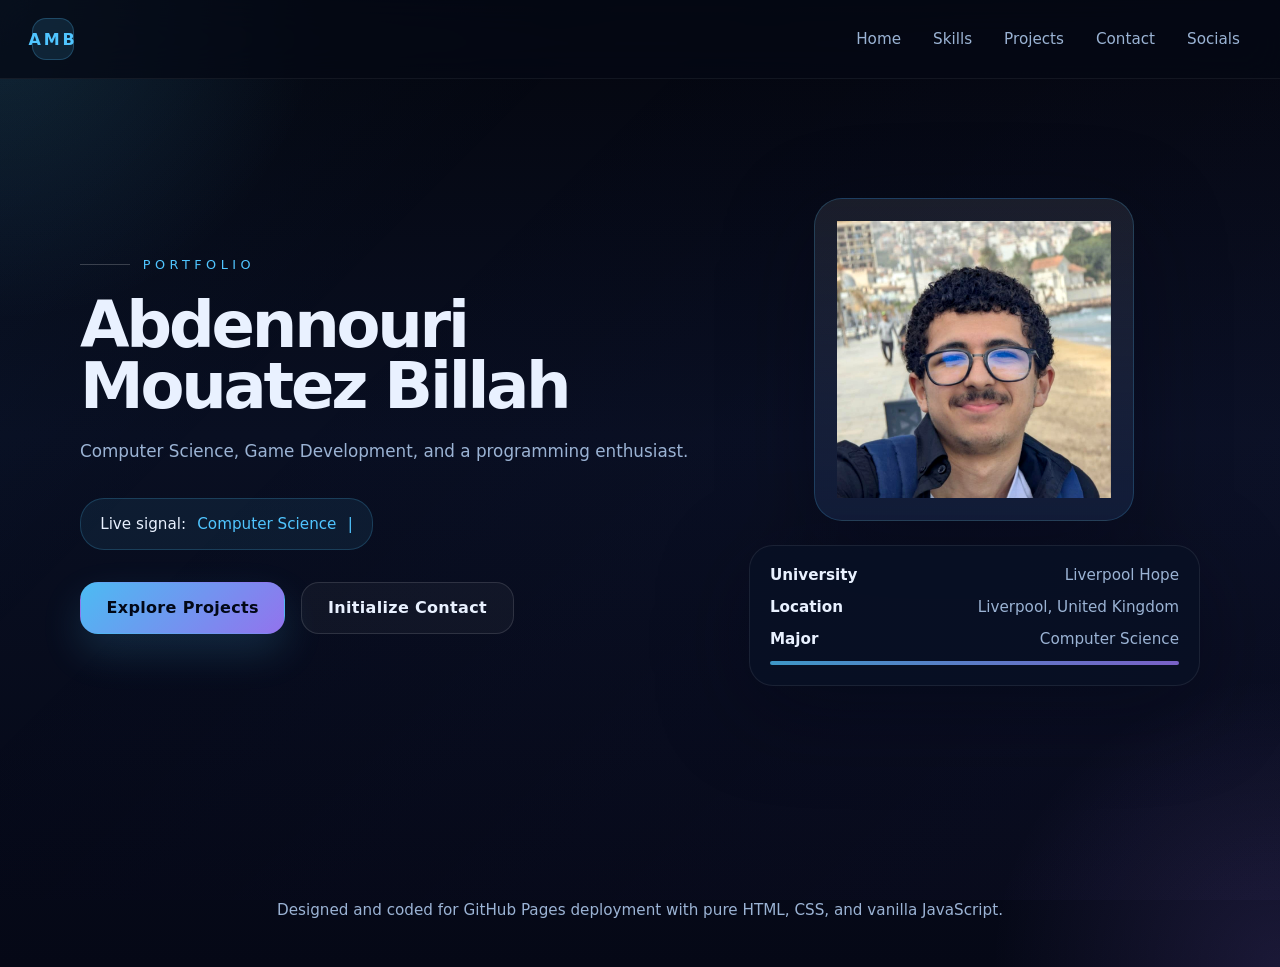
==== commit c58ca57a: "text update" ====
--- a/index.html
+++ b/index.html
@@ -10,7 +10,7 @@
 <body>
   <div class="page-shell">
     <header class="topbar">
-      <a class="brand" href="index.html"><span>AMB</span> Abdennouri</a>
+      <a class="brand" href="index.html"><span>AMB</span></a>
       <nav class="nav-links">
         <a href="index.html" class="active">Home</a>
         <a href="skills.html">Skills</a>
@@ -24,9 +24,9 @@
     <main>
       <section class="hero section reveal" id="home">
         <div class="hero-copy">
-          <div class="eyebrow">System Interface</div>
+          <div class="eyebrow">Portfolio</div>
           <h1 class="hero-title">Abdennouri Mouatez Billah</h1>
-          <p class="hero-subtitle">Computer Science, Game Development, and AI-assisted programming enthusiast.</p>
+          <p class="hero-subtitle">Computer Science, Game Development, and a programming enthusiast.</p>
           <div class="tagline">Live signal: <span id="typeEffect">Computer Science</span><span id="typingCursor">|</span></div>
           <div class="hero-actions">
             <a class="button" href="projects.html">Explore Projects</a>
@@ -39,9 +39,9 @@
             <img src="pfp.jpg" alt="Profile picture of Abdennouri Mouatez Billah">
           </div>
           <div class="panel-card status-card reveal">
-            <div class="status-row"><strong>Status</strong><span>Online</span></div>
+            <div class="status-row"><strong>University</strong><span>Liverpool Hope</span></div>
             <div class="status-row"><strong>Location</strong><span>Liverpool, United Kingdom</span></div>
-            <div class="status-row"><strong>Interface</strong><span>AI-assisted HUD</span></div>
+            <div class="status-row"><strong>Major</strong><span>Computer Science</span></div>
             <div class="glow-line"></div>
           </div>
         </div>
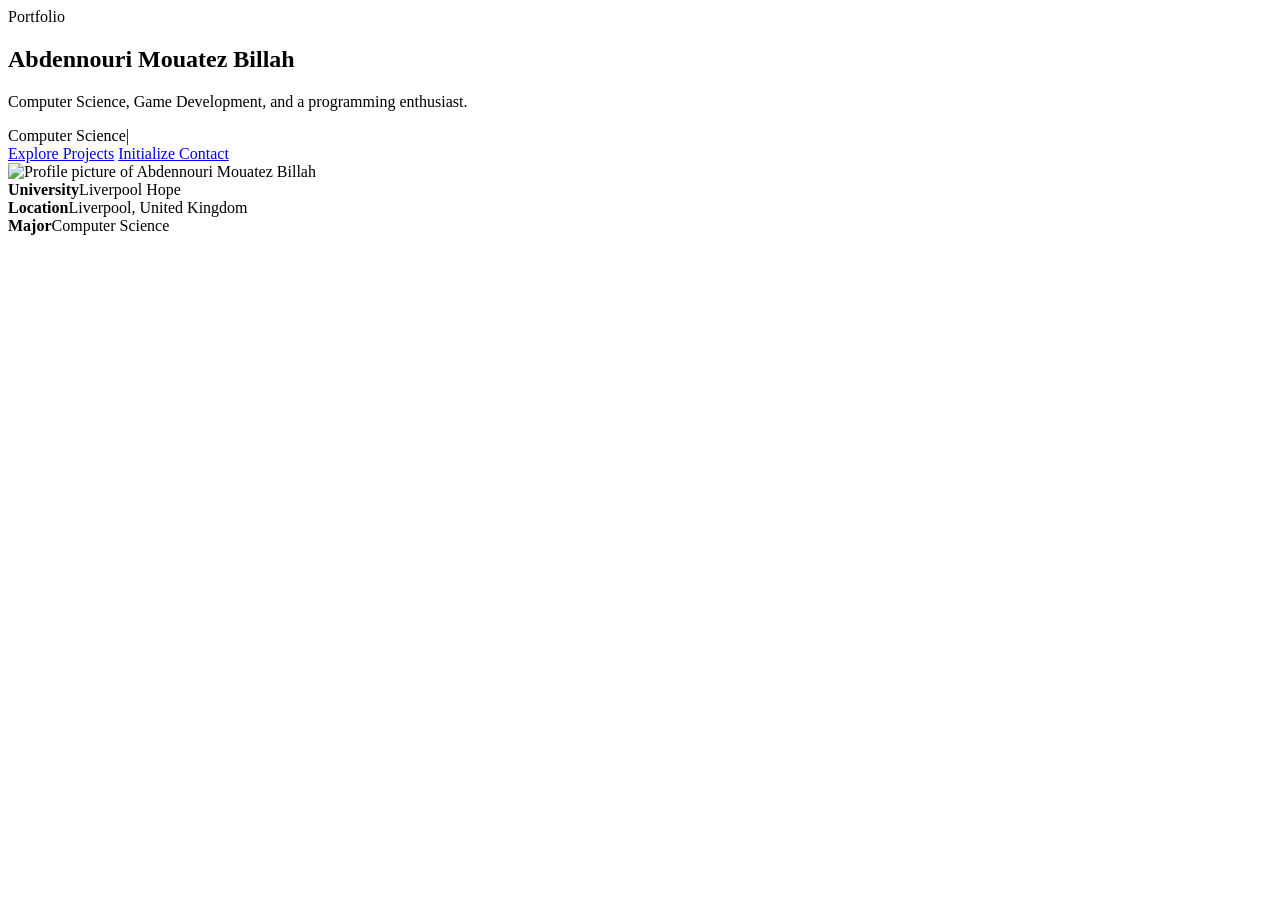
==== commit 7488bdbc: "text modifications + separated header&footer" ====
--- a/index.html
+++ b/index.html
@@ -5,29 +5,20 @@
   <meta name="viewport" content="width=device-width, initial-scale=1.0">
   <meta name="description" content="Personal portfolio of Abdennouri Mouatez Billah - computer science, game development, and AI-assisted programming enthusiast.">
   <title>Abdennouri Mouatez Billah | Portfolio</title>
-  <link rel="stylesheet" href="style.css">
+  <link rel="stylesheet" href="/css/style.css">
+  <link rel="stylesheet" href="/css/header.css">
 </head>
 <body>
   <div class="page-shell">
-    <header class="topbar">
-      <a class="brand" href="index.html"><span>AMB</span></a>
-      <nav class="nav-links">
-        <a href="index.html" class="active">Home</a>
-        <a href="skills.html">Skills</a>
-        <a href="projects.html">Projects</a>
-        <a href="contact.html">Contact</a>
-        <a href="socials.html">Socials</a>
-      </nav>
-      <button class="nav-toggle" aria-label="Toggle navigation">☰</button>
-    </header>
-
+     <!-- Header -->
+   <div id="header-placeholder"></div>
     <main>
       <section class="hero section reveal" id="home">
         <div class="hero-copy">
           <div class="eyebrow">Portfolio</div>
           <h1 class="hero-title">Abdennouri Mouatez Billah</h1>
           <p class="hero-subtitle">Computer Science, Game Development, and a programming enthusiast.</p>
-          <div class="tagline">Live signal: <span id="typeEffect">Computer Science</span><span id="typingCursor">|</span></div>
+          <div class="tagline"><span id="typeEffect">Computer Science</span><span id="typingCursor">|</span></div>
           <div class="hero-actions">
             <a class="button" href="projects.html">Explore Projects</a>
             <a class="button-alt contact-button" href="contact.html">Initialize Contact</a>
@@ -36,7 +27,7 @@
 
         <div class="hero-panel">
           <div class="panel-card pfp-frame reveal">
-            <img src="pfp.jpg" alt="Profile picture of Abdennouri Mouatez Billah">
+            <img src="/assets/pfp.jpg" alt="Profile picture of Abdennouri Mouatez Billah">
           </div>
           <div class="panel-card status-card reveal">
             <div class="status-row"><strong>University</strong><span>Liverpool Hope</span></div>
@@ -48,9 +39,9 @@
       </section>
     </main>
   </div>
-
-  <footer>Designed and coded for GitHub Pages deployment with pure HTML, CSS, and vanilla JavaScript.</footer>
-  <script src="script.js"></script>
+  <!-- Footer -->
+   <div id="footer-placeholder"></div>
+  <script src="/js/script.js"></script>
 </body>
 </html>
 
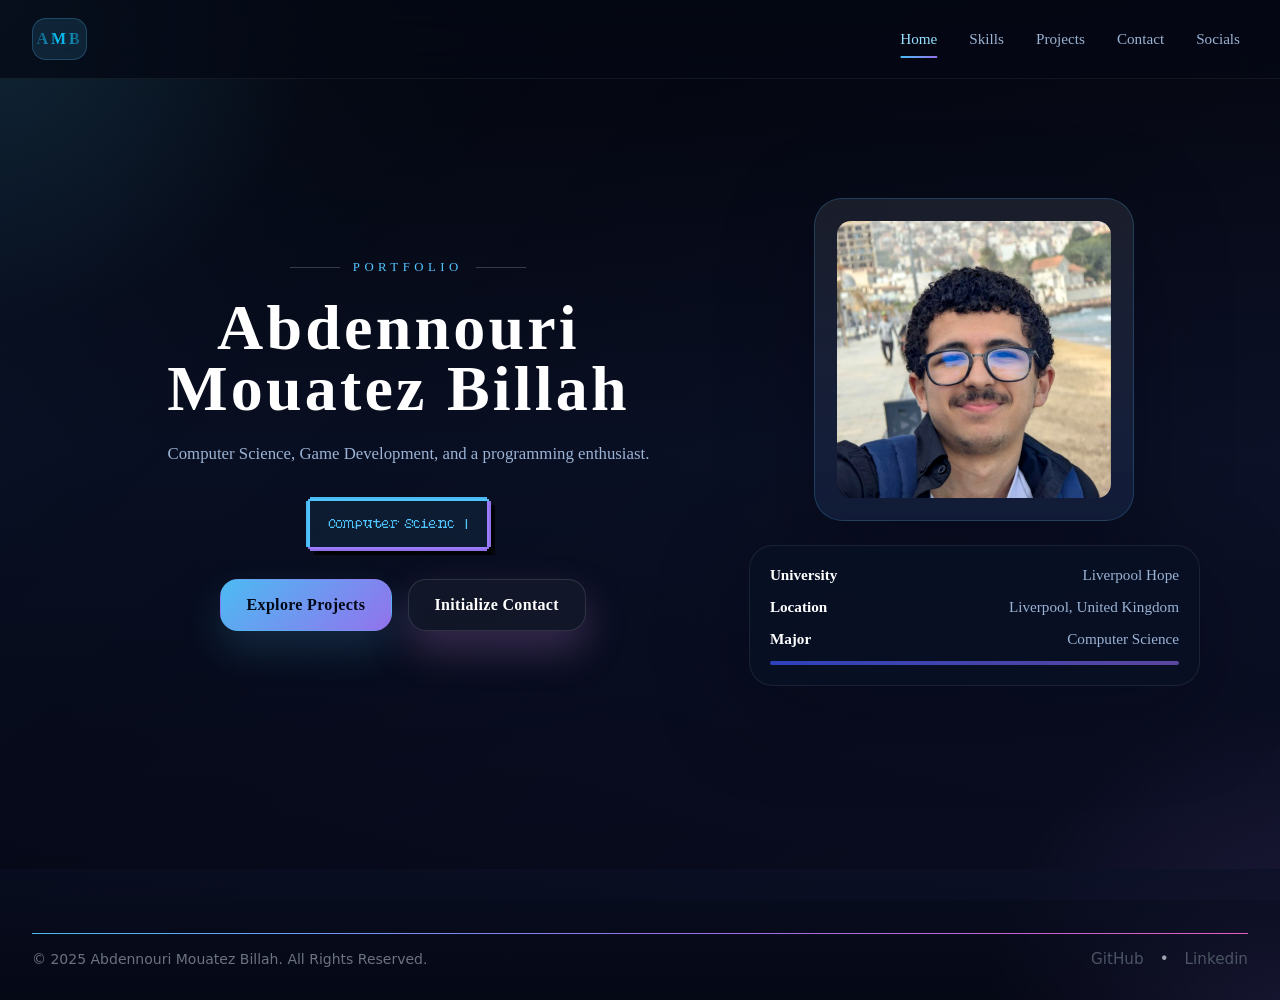
==== commit 68571fa1: "fix paths" ====
--- a/index.html
+++ b/index.html
@@ -5,8 +5,8 @@
   <meta name="viewport" content="width=device-width, initial-scale=1.0">
   <meta name="description" content="Personal portfolio of Abdennouri Mouatez Billah - computer science, game development, and AI-assisted programming enthusiast.">
   <title>Abdennouri Mouatez Billah | Portfolio</title>
-  <link rel="stylesheet" href="/css/style.css">
-  <link rel="stylesheet" href="/css/header.css">
+  <link rel="stylesheet" href="css/style.css">
+  <link rel="stylesheet" href="css/header.css">
 </head>
 <body>
   <div class="page-shell">
@@ -27,7 +27,7 @@
 
         <div class="hero-panel">
           <div class="panel-card pfp-frame reveal">
-            <img src="/assets/pfp.jpg" alt="Profile picture of Abdennouri Mouatez Billah">
+            <img src="assets/pfp.jpg" alt="Profile picture of Abdennouri Mouatez Billah">
           </div>
           <div class="panel-card status-card reveal">
             <div class="status-row"><strong>University</strong><span>Liverpool Hope</span></div>
@@ -41,7 +41,7 @@
   </div>
   <!-- Footer -->
    <div id="footer-placeholder"></div>
-  <script src="/js/script.js"></script>
+  <script src="js/script.js"></script>
 </body>
 </html>
 
--- a/css/style.css
+++ b/css/style.css
@@ -0,0 +1,450 @@
+:root {
+  color-scheme: dark;
+  --bg: #050814;
+  --bg-soft: rgba(8, 17, 38, 0.92);
+  --surface: rgba(13, 24, 56, 0.78);
+  --surface-strong: rgba(22, 40, 82, 0.94);
+  --border: rgba(84, 156, 255, 0.22);
+  --text: #ffffff;
+  --muted: #9bb3d4;
+  --accent: #50c5ff;
+  --accent-2: #9f7cff;
+  --glow: rgba(80, 197, 255, 0.18);
+  --shadow: 0 24px 90px rgba(2, 6, 20, 0.35);
+  --radius: 26px;
+  --bar: #98e0ff;
+  --nabu: nabulist;
+  --text-font: "Times New Roman", cursive;
+  --ptg: ptg;
+  --mich: michroma;
+  --han: hanson;
+  --pixel: pixel;
+}
+
+@font-face {
+  font-family: ptg;
+  src: url("/fonts/PTG\ Futurizm\ Font/");
+}
+
+@font-face {
+  font-family: nabulist;
+  src: url("/fonts/nabulist-font/");
+}
+
+@font-face {
+  font-family: michroma;
+  src: url("/fonts/Michroma/");
+}
+
+@font-face {
+  font-family: hanson;
+  src: url("/fonts/hanson-bold/");
+}
+
+@font-face {
+  font-family: pixel;
+  src: url("/fonts/pixelated-elegance-font/PixelatedEleganceRegular-ovawB.ttf");
+}
+
+* {
+  box-sizing: border-box;
+}
+
+html {
+  scroll-behavior: smooth;
+}
+
+body {
+  margin: 0;
+  min-height: 100vh;
+  font-family: Inter, system-ui, -apple-system, BlinkMacSystemFont, "Segoe UI", sans-serif;
+  background: radial-gradient(circle at top left, rgba(80, 197, 255, 0.14), transparent 20%),
+    radial-gradient(circle at bottom right, rgba(159, 124, 255, 0.14), transparent 18%),
+    linear-gradient(180deg, #04060e 0%, #090f22 45%, #050816 100%);
+  color: var(--text);
+}
+
+body::before {
+  content: "";
+  position: fixed;
+  inset: 0;
+  background: linear-gradient(135deg, rgba(80, 197, 255, 0.04), transparent 30%, rgba(159, 124, 255, 0.03));
+  pointer-events: none;
+}
+
+#header-placeholder {
+  min-height: 70px;
+}
+
+#header-placeholder:empty {
+  opacity: 0;
+}
+
+img {
+  max-width: 100%;
+  display: block;
+}
+
+a {
+  color: inherit;
+  text-decoration: none;
+}
+
+button {
+  font: inherit;
+}
+
+.page-shell {
+  position: relative;
+  z-index: 1;
+}
+
+
+.section {
+  max-width: 1200px;
+  margin: 0 auto;
+  padding: 5rem clamp(1.5rem, 4vw, 2.5rem);
+}
+
+.section-heading {
+  margin-bottom: 1.5rem;
+  display: inline-flex;
+  align-items: center;
+  gap: 0.9rem;
+  font-size: clamp(1rem, 1.1vw, 1.05rem);
+  letter-spacing: 0.3em;
+  text-transform: uppercase;
+  color: var(--accent);
+  font-family: var(--ptg);
+}
+
+.hero {
+  display: grid;
+  grid-template-columns: 1.2fr 0.85fr;
+  align-items: center;
+  gap: 2rem;
+  min-height: calc(100vh - 110px);
+  padding-top: 1rem;
+}
+
+.hero-copy {
+  max-width: 670px;
+}
+
+.eyebrow {
+  display: inline-flex;
+  align-items: center;
+  gap: 0.8rem;
+  text-transform: uppercase;
+  letter-spacing: 0.35em;
+  font-size: 0.8rem;
+  color: var(--accent);
+  margin-bottom: 1.4rem;
+  margin-left: 210px;
+  font-family: var(--ptg);
+}
+
+.eyebrow::before {
+  content: "";
+  width: 50px;
+  height: 1px;
+  background: rgba(255, 255, 255, 0.2);
+}
+
+.eyebrow::after {
+  content: "";
+  width: 50px;
+  height: 1px;
+  background: rgba(255, 255, 255, 0.2);
+}
+
+.hero-title {
+  font-size: clamp(3rem, 5vw, 5.5rem);
+  line-height: 0.95;
+  margin: 0;
+  letter-spacing: 0.05em;
+  text-align: center;
+  font-family: var(--nabu);
+}
+
+.hero-subtitle {
+  margin: 1.3rem 0 2rem;
+  max-width: 620px;
+  line-height: 1.7;
+  color: var(--muted);
+  font-size: 1.05rem;
+  margin-left: 20px;
+  font-family: nabulist;
+  text-align: center;
+}
+
+.tagline {
+  display: flex;
+  align-items: center;
+  justify-content: center;
+  text-align: center;
+  gap: 0.7rem;
+  padding: 1rem 1.2rem;
+  border-radius: 0;
+  background: rgba(80, 197, 255, 0.08);
+  border: none;
+  color: var(--text);
+
+  box-shadow: 
+    /* Top & Left steps (Cyan) */
+    -4px 0 0 0 rgba(80, 197, 255, 0.95),
+     0 -4px 0 0 rgba(80, 197, 255, 0.95),
+    -2px -2px 0 0 rgba(80, 197, 255, 0.95),
+
+    /* Bottom & Right steps (Purple) */
+     4px 0 0 0 rgba(159, 124, 255, 0.92),
+     0  4px 0 0 rgba(159, 124, 255, 0.92),
+     2px  2px 0 0 rgba(159, 124, 255, 0.92),
+
+    /* Blended diagonal corners */
+     2px -2px 0 0 rgba(80, 197, 255, 0.95),
+    -2px  2px 0 0 rgba(159, 124, 255, 0.92),
+
+    8px  8px 0 0 rgba(0, 0, 0, 0.6),  /* Main shadow block */
+     8px  4px 0 0 rgba(0, 0, 0, 0.6),  /* Fills top gap */
+     4px  8px 0 0 rgba(0, 0, 0, 0.6);  /* Fills left gap */
+
+  width: fit-content;
+  max-width: 250px;
+  font-size: 0.75rem;
+  margin-inline: auto;
+  font-family: var(--pixel);
+  transition: width 0.3s ease, max-width 0.3s ease;
+}
+
+.tagline span {
+  color: var(--accent);
+}
+
+.tagline:hover{
+  box-shadow: 
+  /* Top & Left steps (Cyan) */
+    -4px 0 0 0 rgba(80, 197, 255, 0.95),
+     0 -4px 0 0 rgba(80, 197, 255, 0.95),
+    -2px -2px 0 0 rgba(80, 197, 255, 0.95),
+
+    /* Bottom & Right steps (Purple) */
+     4px 0 0 0 rgba(159, 124, 255, 0.92),
+     0  4px 0 0 rgba(159, 124, 255, 0.92),
+     2px  2px 0 0 rgba(159, 124, 255, 0.92),
+
+    /* Blended diagonal corners */
+     2px -2px 0 0 rgba(80, 197, 255, 0.95),
+    -2px  2px 0 0 rgba(159, 124, 255, 0.92),
+
+    8px  8px 0 0 rgba(209, 124, 255, 0.92),  /* Main shadow block */
+     8px  4px 0 0 rgba(209, 124, 255, 0.92),  /* Fills top gap */
+     4px  8px 0 0 rgba(209, 124, 255, 0.92);  /* Fills left gap */
+}
+.hero-actions {
+  display: flex;
+  flex-wrap: wrap;
+  gap: 1rem;
+  margin-top: 2rem;
+  margin-left: 140px;
+}
+
+.button,
+.button-alt {
+  display: inline-flex;
+  align-items: center;
+  justify-content: center;
+  min-height: 52px;
+  padding: 0 1.6rem;
+  border-radius: 18px;
+  font-weight: 600;
+  letter-spacing: 0.02em;
+  cursor: pointer;
+  border: 1px solid transparent;
+  transition: transform 0.25s ease, background 0.3s ease, border-color 0.3s ease, box-shadow 0.3s ease;
+  font-family: var(--text-font);
+}
+
+.button {
+  background: linear-gradient(135deg, rgba(80, 197, 255, 0.95), rgba(159, 124, 255, 0.92));
+  color: #020817;
+  box-shadow: 0 18px 40px rgba(80, 197, 255, 0.16);
+}
+
+.button:hover{
+  transform: translateY(-4px);
+  box-shadow: 0 40px 90px rgba(166, 7, 223, 0.3);
+}
+
+.button-alt {
+  color: var(--text);
+  background: rgba(255, 255, 255, 0.04);
+  border-color: rgba(255, 255, 255, 0.12);
+  box-shadow: 0 18px 40px rgba(172, 115, 193, 0.3);
+}
+
+.button-alt:hover{
+  transform: translateY(-4px);
+  box-shadow: 0 40px 90px rgba(172, 115, 193, 0.3);
+}
+
+.hero-panel {
+  display: grid;
+  gap: 1.5rem;
+}
+
+.panel-card {
+  position: relative;
+  overflow: hidden;
+  padding: 22px;
+  border-radius: var(--radius);
+  background: rgba(10, 18, 42, 0.82);
+  border: 1px solid rgba(255, 255, 255, 0.06);
+  box-shadow: var(--shadow);
+}
+
+.pfp-frame {
+  position: relative;
+  width: min(100%, 320px);
+  margin: 0 auto;
+  border-radius: 28px;
+  overflow: hidden;
+  border: 1px solid rgba(80, 197, 255, 0.2);
+  background: linear-gradient(180deg, rgba(255,255,255,0.08), rgba(19,30,59,0.95));
+}
+
+.pfp-frame img {
+  width: 100%;
+  height: auto;
+  display: block;
+  filter: saturate(1.1) contrast(1.05);
+  border-radius: 14px;
+}
+
+.status-card {
+  display: grid;
+  gap: 0.85rem;
+  background: rgba(8, 16, 36, 0.9);
+  border: 1px solid rgba(255, 255, 255, 0.08);
+  border-radius: 24px;
+  padding: 1.25rem;
+}
+
+.status-row {
+  display: flex;
+  justify-content: space-between;
+  align-items: center;
+  gap: 0.75rem;
+  color: var(--muted);
+  font-size: 0.95rem;
+  font-family: var(--text-font);
+}
+
+.status-row strong {
+  color: var(--text);
+}
+
+.glow-line {
+  height: 4px;
+  width: 100%;
+  border-radius: 999px;
+  background: linear-gradient(90deg, rgba(59, 83, 240, 0.75), rgba(118, 89, 200, 0.75) );
+}
+
+@keyframes fillSkill {
+  from { transform: scaleX(0); }
+  to { transform: scaleX(1); }
+}
+
+
+.pulse-notification {
+  position: fixed;
+  bottom: 28px;
+  left: 50%;
+  transform: translateX(-50%) translateY(20px);
+  padding: 1rem 1.4rem;
+  border-radius: 18px;
+  background: linear-gradient(90deg, rgba(17, 32, 62, 0.96) , rgba(63, 48, 104, 0.92));
+  color: #e9f1ff;
+  box-shadow: 0 20px 60px rgba(80, 197, 255, 0.2);
+  opacity: 0;
+  pointer-events: none;
+  transition: opacity 0.25s ease, transform 0.25s ease;
+  z-index: 50;
+  font-family: var(--nabu);
+}
+
+.pulse-notification.visible {
+  opacity: 1;
+  transform: translateX(-50%) translateY(0);
+}
+
+.blink {
+  opacity: 0;
+}
+
+.reveal {
+  opacity: 0;
+  transform: translateY(28px);
+  transition: opacity 0.75s ease, transform 0.75s ease;
+}
+
+.reveal-visible {
+  opacity: 1;
+  transform: translateY(0);
+}
+
+footer {
+  text-align: center;
+  padding: 2rem 1.5rem 3rem;
+  color: var(--muted);
+  font-size: 0.95rem;
+}
+
+@media (max-width: 900px) {
+  .hero {
+    grid-template-columns: 1fr;
+  }
+
+  .hero-panel {
+    order: -1;
+  }
+}
+
+@media (max-width: 760px) {
+  .hero {
+    padding-top: 1rem;
+  }
+
+  .section {
+    padding-top: 3rem;
+    padding-bottom: 3rem;
+  }
+
+  .project-grid,
+  .skill-grid,
+  .social-grid {
+    grid-template-columns: 1fr;
+  }
+
+  .contact-grid {
+    grid-template-columns: 1fr;
+  }
+}
+
+@media (max-width: 520px) {
+  .hero-title {
+    font-size: clamp(2.7rem, 12vw, 3.6rem);
+  }
+
+  .eyebrow {
+    font-size: 0.78rem;
+  }
+
+  .button,
+  .button-alt {
+    width: 100%;
+    justify-content: center;
+  }
+}
+
--- a/css/header.css
+++ b/css/header.css
@@ -0,0 +1,137 @@
+.topbar {
+  position: sticky;
+  top: 0;
+  z-index: 20;
+  display: flex;
+  align-items: center;
+  justify-content: space-between;
+  gap: 1rem;
+  padding: 18px clamp(1rem, 3vw, 2rem);
+  backdrop-filter: blur(18px);
+  background: rgba(4, 8, 20, 0.75);
+  border-bottom: 1px solid rgba(255, 255, 255, 0.06);
+}
+
+.brand {
+  display: inline-flex;
+  align-items: center;
+  gap: 0.75rem;
+  letter-spacing: 0.18em;
+  text-transform: uppercase;
+  font-weight: 700;
+  background: linear-gradient(90deg, rgba(80, 197, 255, 0.12), rgba(0, 200, 255, 1),  rgba(80, 197, 255, 0.12));
+  -webkit-background-clip: text;
+  background-clip: text;
+  color: transparent;
+  font-family: var(--nabu);
+}
+
+.brand span {
+  display: inline-flex;
+  width: 55px;
+  height: 42px;
+  align-items: center;
+  justify-content: center;
+  border-radius: 14px;
+  background: rgba(80, 197, 255, 0.12);
+  border: 1px solid rgba(80, 197, 255, 0.24);
+}
+
+.nav-links {
+  display: flex;
+  align-items: center;
+  gap: 1rem;
+}
+
+.nav-links a {
+  position: relative;
+  padding: 0.65rem 0.5rem;
+  font-size: 0.95rem;
+  color: var(--muted);
+  transition: color 0.3s ease;
+  font-family: var(--ptg);
+}
+
+.nav-links a::after {
+  content: "";
+  position: absolute;
+  left: 50%;
+  bottom: 0;
+  width: 0;
+  height: 2px;
+  background: linear-gradient(90deg, rgba(80, 197, 255, 0.95), rgba(159, 124, 255, 0.92));
+  border-radius: 999px;
+  transform: translateX(-50%);
+  transition: width 0.3s ease;
+}
+
+.nav-links a:hover,
+.nav-links a.active {
+  color: var(--bar);
+}
+
+.nav-links a:hover::after,
+.nav-links a.active::after {
+  width: 70%;
+}
+
+.nav-toggle {
+  display: none;
+  justify-content: center;
+  align-items: center;
+  width: 30px;
+  height: 30px;
+  font-size: 15px;
+  border: 1px solid rgba(255, 255, 255, 0.12);
+  background: rgba(13, 24, 56, 0.75);
+  border-radius: 6px;
+  color: var(--accent);
+  cursor: pointer;
+}
+
+@media (max-width: 760px) {
+  .topbar {
+    flex-wrap: wrap;
+    justify-content: space-between;
+  }
+
+  .nav-toggle {
+    display: inline-flex;
+  }
+
+  .nav-links {
+    position: absolute;
+    top: 60px;
+    right: 1.25rem;
+    width: min(220px, calc(100% - 2.5rem));
+    flex-direction: column;
+    padding: 1rem;
+    background: rgba(6, 15, 34, 0.95);
+    border: 1px solid rgba(255, 255, 255, 0.08);
+    border-radius: 24px;
+    opacity: 0;
+    visibility: hidden;
+    transform: translateY(-12px);
+    transition: opacity 0.25s ease, transform 0.25s ease, visibility 0.25s ease;
+  }
+
+  .nav-links.active {
+    opacity: 1;
+    visibility: visible;
+    transform: translateY(0);
+    width: min(220px, calc(100% - 2.5rem));
+    height: 320px;
+  }
+
+  .nav-links a {
+    padding: 0.85rem 1rem;
+    border-radius: 16px;
+  }
+}
+
+@media (max-width: 520px) {
+  .topbar {
+    position: relative;
+    padding: 1rem 1rem 0.7rem;
+  }
+}
